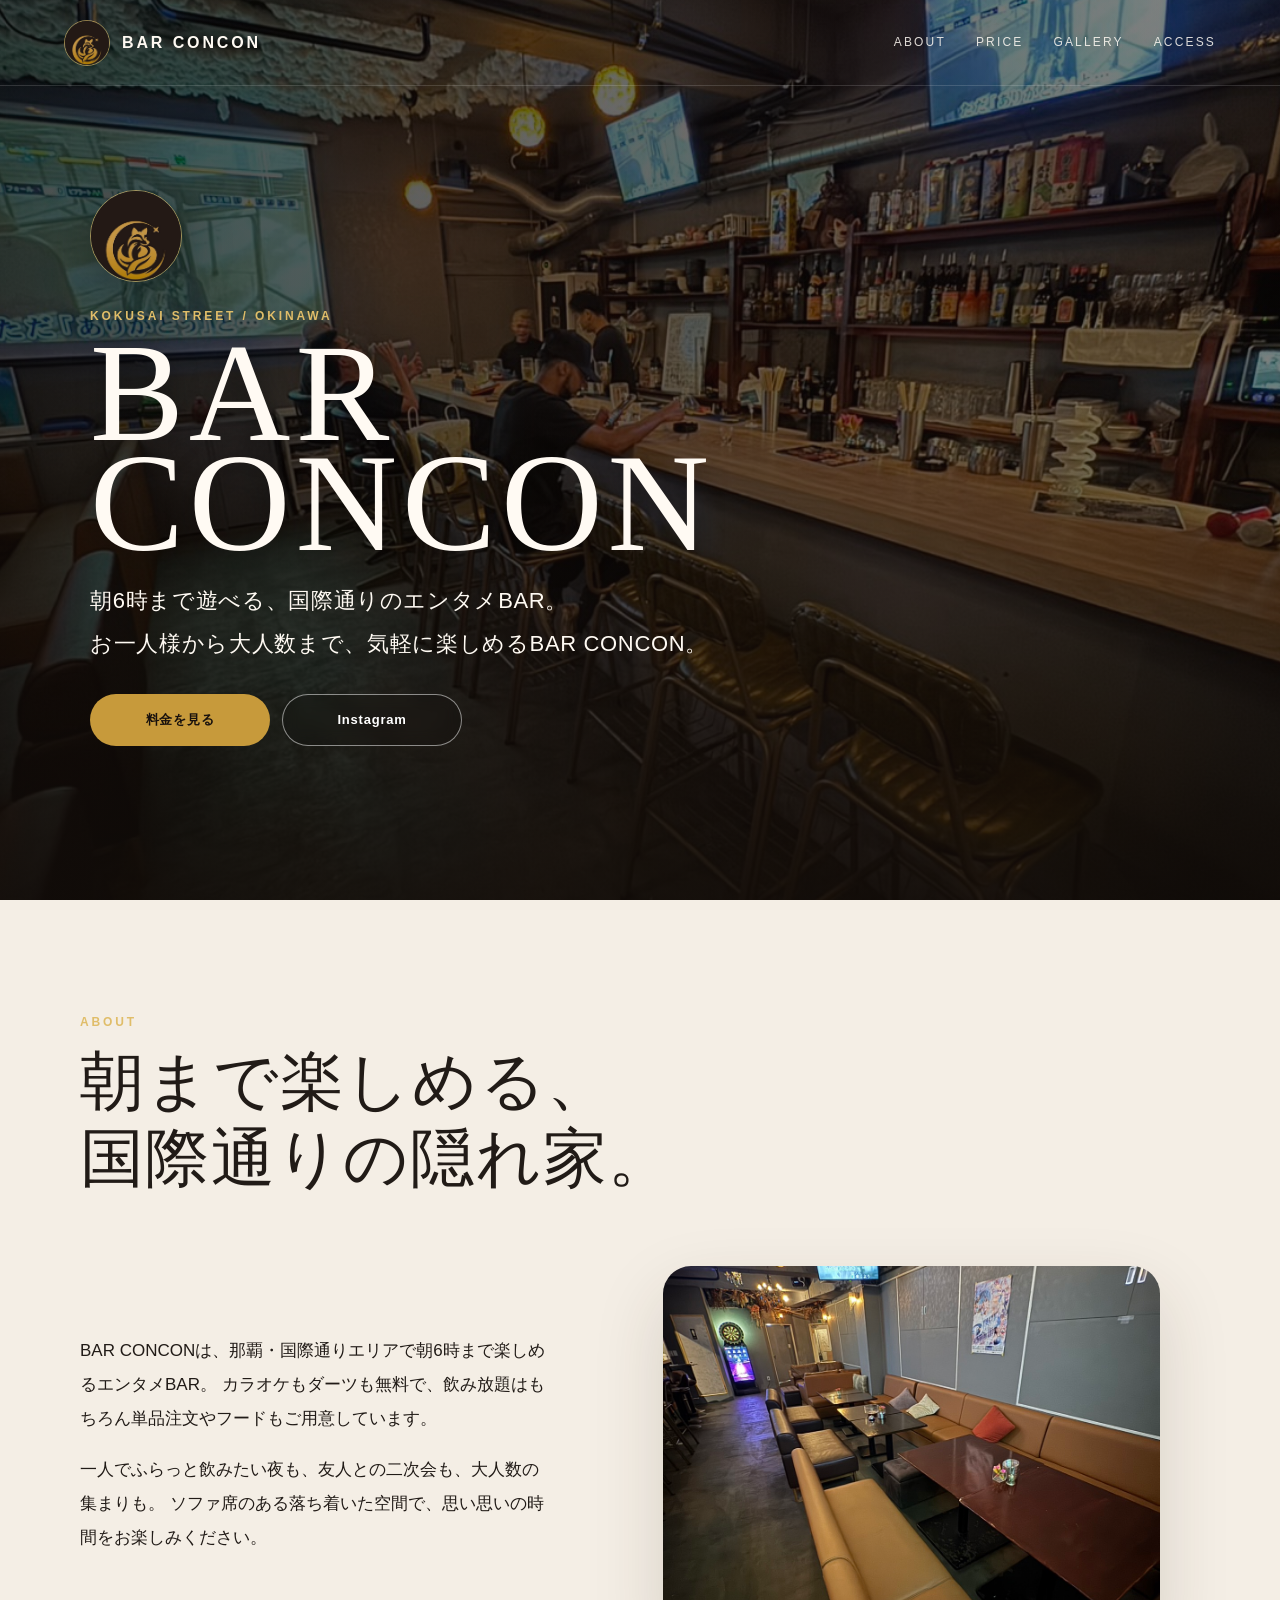
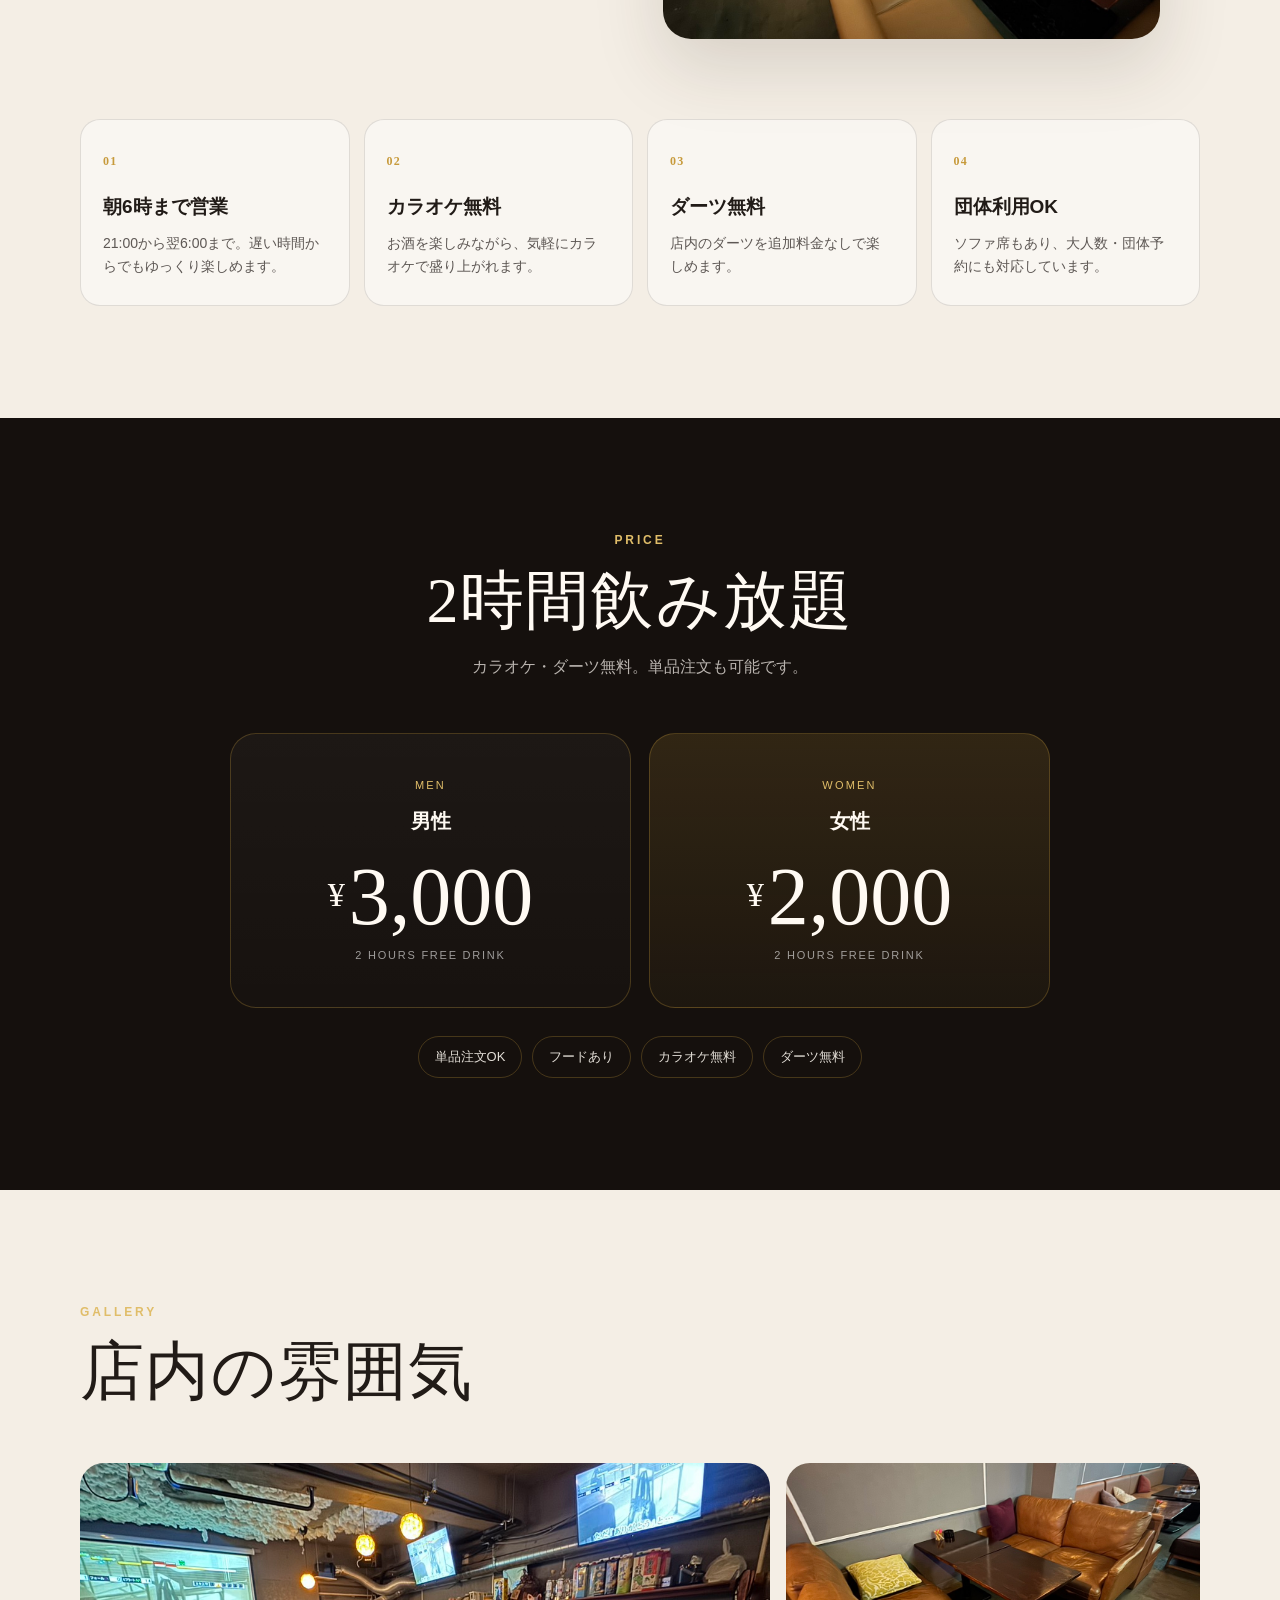
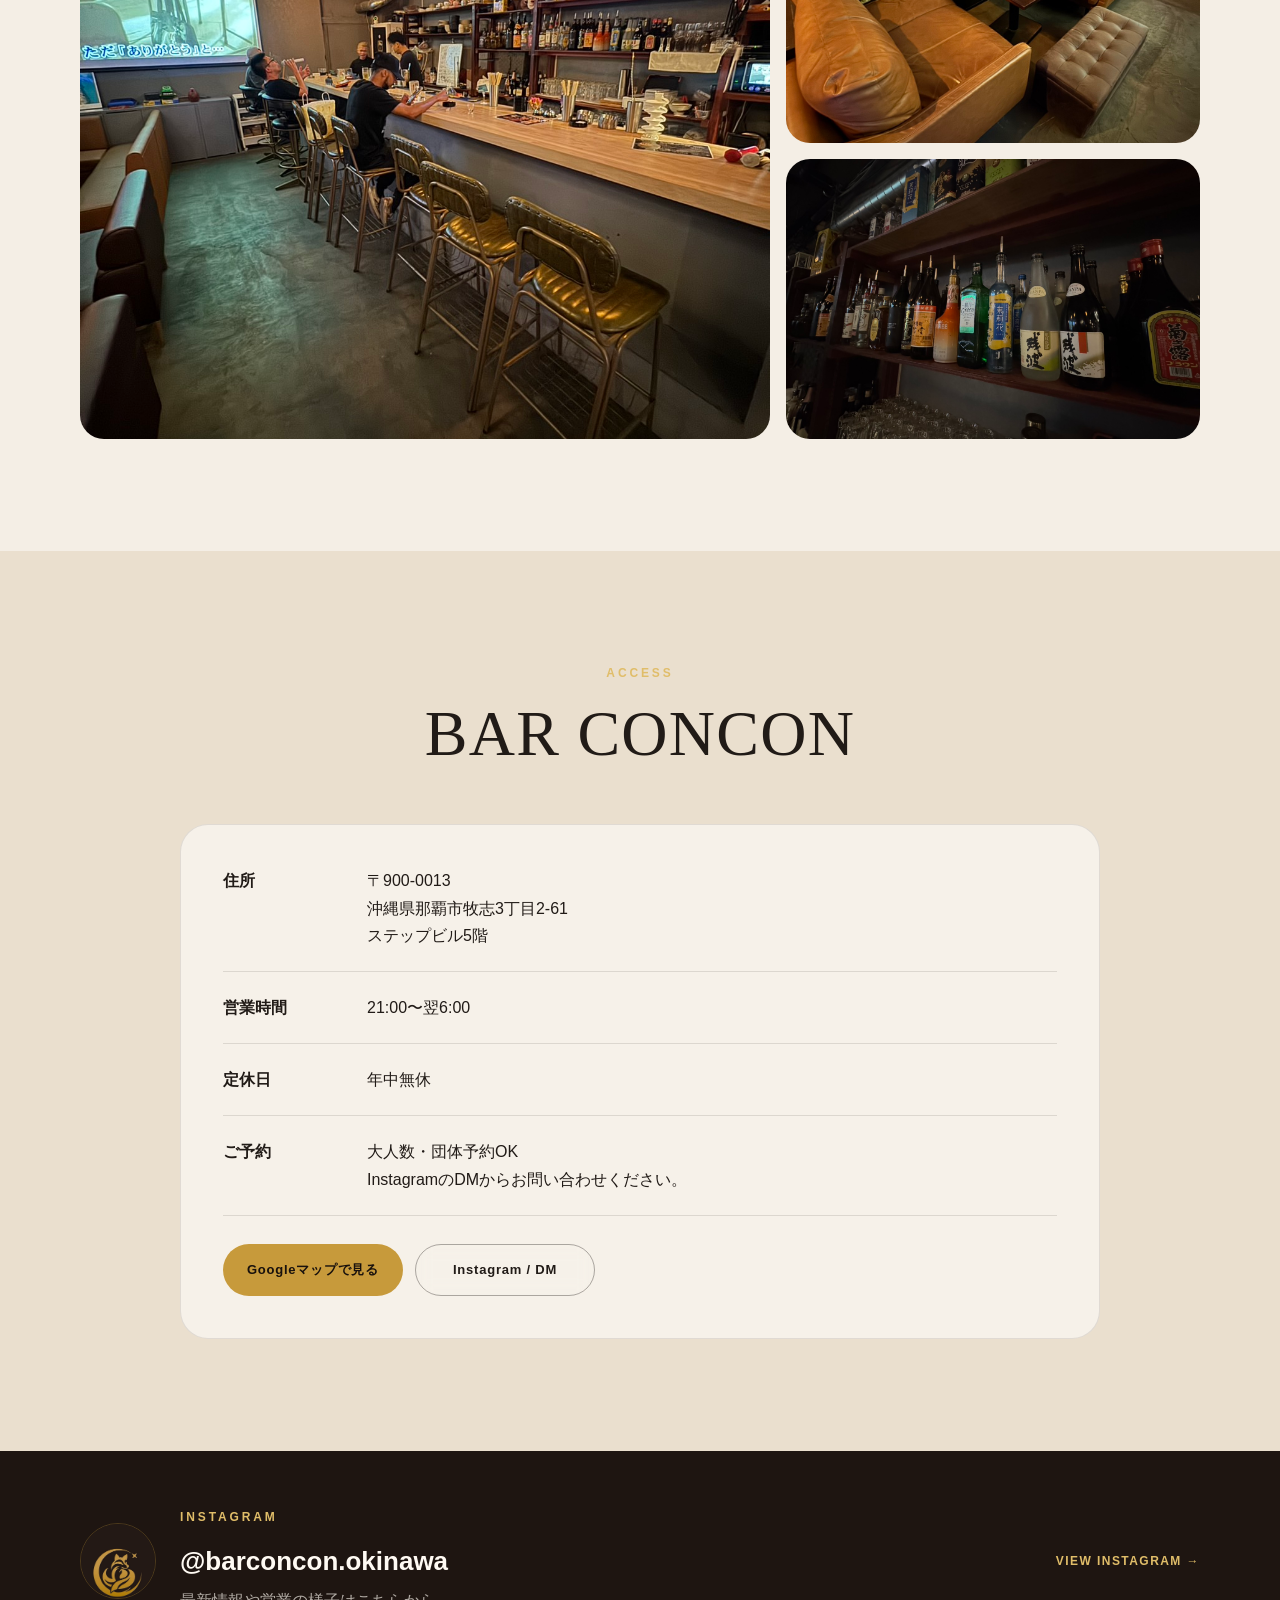
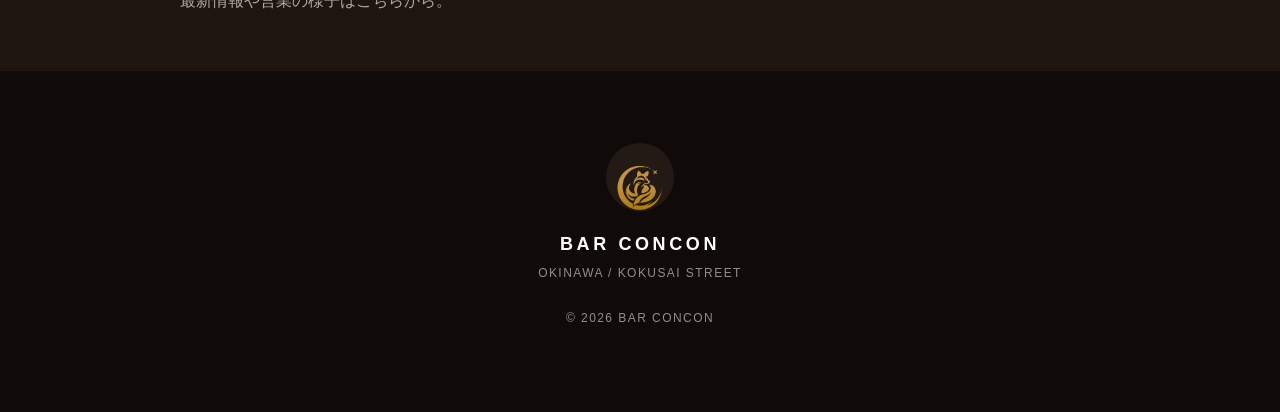
==== index.html @ f6e28230 "Add files via upload" ====
<!DOCTYPE html>
<html lang="ja">
<head>
  <meta charset="UTF-8">
  <meta name="viewport" content="width=device-width, initial-scale=1.0">
  <meta name="theme-color" content="#15100d">
  <meta name="description" content="沖縄・国際通りのBAR CONCON。朝6時まで営業。2時間飲み放題、カラオケ・ダーツ無料。お一人様から大人数・団体予約まで気軽に楽しめるエンタメBAR。">
  <meta property="og:title" content="BAR CONCON｜国際通りのエンタメBAR">
  <meta property="og:description" content="朝6時まで遊べる、国際通りのエンタメBAR。お一人様から大人数まで、気軽に楽しめるBAR CONCON。">
  <meta property="og:type" content="website">
  <meta property="og:image" content="assets/logo.jpeg">
  <title>BAR CONCON｜国際通りのエンタメBAR</title>
  <link rel="stylesheet" href="style.css">

  <script type="application/ld+json">
  {
    "@context": "https://schema.org",
    "@type": "BarOrPub",
    "name": "BAR CONCON",
    "description": "朝6時まで遊べる、国際通りのエンタメBAR。お一人様から大人数まで、気軽に楽しめるBAR CONCON。",
    "image": "assets/logo.jpeg",
    "address": {
      "@type": "PostalAddress",
      "postalCode": "900-0013",
      "addressRegion": "沖縄県",
      "addressLocality": "那覇市",
      "streetAddress": "牧志3丁目2-61 ステップビル5階",
      "addressCountry": "JP"
    },
    "openingHours": "Mo-Su 21:00-06:00",
    "priceRange": "¥¥",
    "sameAs": [
      "https://www.instagram.com/barconcon.okinawa"
    ],
    "hasMap": "https://maps.app.goo.gl/7BPXn9y3QfGLdaa77?g_st=ic"
  }
  </script>
</head>

<body>
  <header class="site-header">
    <a class="brand" href="#top" aria-label="BAR CONCON トップへ">
      <img src="assets/logo.jpeg" alt="BAR CONCON ロゴ">
      <span>BAR CONCON</span>
    </a>
    <nav class="nav" aria-label="メインナビゲーション">
      <a href="#about">ABOUT</a>
      <a href="#price">PRICE</a>
      <a href="#gallery">GALLERY</a>
      <a href="#access">ACCESS</a>
    </nav>
  </header>

  <main id="top">
    <section class="hero">
      <div class="hero-bg" aria-hidden="true"></div>
      <div class="hero-overlay" aria-hidden="true"></div>
      <div class="hero-content">
        <img class="hero-logo" src="assets/logo.jpeg" alt="BAR CONCON">
        <p class="eyebrow">KOKUSAI STREET / OKINAWA</p>
        <h1>BAR<br>CONCON</h1>
        <p class="hero-copy">
          朝6時まで遊べる、<br class="sp-only">国際通りのエンタメBAR。<br>
          お一人様から大人数まで、<br class="sp-only">気軽に楽しめるBAR CONCON。
        </p>
        <div class="hero-actions">
          <a class="btn btn-primary" href="#price">料金を見る</a>
          <a class="btn btn-ghost" href="https://www.instagram.com/barconcon.okinawa?igsi=MXNsOGJsbm15MXhxZA==" target="_blank" rel="noopener">Instagram</a>
        </div>
      </div>
    </section>

    <section class="section intro" id="about">
      <div class="section-head">
        <p class="eyebrow">ABOUT</p>
        <h2>朝まで楽しめる、<br>国際通りの隠れ家。</h2>
      </div>

      <div class="intro-grid">
        <div class="intro-copy">
          <p>
            BAR CONCONは、那覇・国際通りエリアで朝6時まで楽しめるエンタメBAR。
            カラオケもダーツも無料で、飲み放題はもちろん単品注文やフードもご用意しています。
          </p>
          <p>
            一人でふらっと飲みたい夜も、友人との二次会も、大人数の集まりも。
            ソファ席のある落ち着いた空間で、思い思いの時間をお楽しみください。
          </p>
        </div>
        <figure class="intro-photo">
          <img src="assets/lounge.jpeg" alt="BAR CONCONのソファ席と店内">
        </figure>
      </div>

      <div class="feature-grid">
        <article class="feature-card">
          <span class="feature-no">01</span>
          <h3>朝6時まで営業</h3>
          <p>21:00から翌6:00まで。遅い時間からでもゆっくり楽しめます。</p>
        </article>
        <article class="feature-card">
          <span class="feature-no">02</span>
          <h3>カラオケ無料</h3>
          <p>お酒を楽しみながら、気軽にカラオケで盛り上がれます。</p>
        </article>
        <article class="feature-card">
          <span class="feature-no">03</span>
          <h3>ダーツ無料</h3>
          <p>店内のダーツを追加料金なしで楽しめます。</p>
        </article>
        <article class="feature-card">
          <span class="feature-no">04</span>
          <h3>団体利用OK</h3>
          <p>ソファ席もあり、大人数・団体予約にも対応しています。</p>
        </article>
      </div>
    </section>

    <section class="section price-section" id="price">
      <div class="section-head centered">
        <p class="eyebrow">PRICE</p>
        <h2>2時間飲み放題</h2>
        <p class="section-lead">カラオケ・ダーツ無料。単品注文も可能です。</p>
      </div>

      <div class="price-grid">
        <article class="price-card">
          <p class="price-label">MEN</p>
          <h3>男性</h3>
          <p class="price"><span>¥</span>3,000</p>
          <p class="tax-note">2 HOURS FREE DRINK</p>
        </article>

        <article class="price-card featured">
          <p class="price-label">WOMEN</p>
          <h3>女性</h3>
          <p class="price"><span>¥</span>2,000</p>
          <p class="tax-note">2 HOURS FREE DRINK</p>
        </article>
      </div>

      <div class="service-strip">
        <span>単品注文OK</span>
        <span>フードあり</span>
        <span>カラオケ無料</span>
        <span>ダーツ無料</span>
      </div>
    </section>

    <section class="section gallery-section" id="gallery">
      <div class="section-head">
        <p class="eyebrow">GALLERY</p>
        <h2>店内の雰囲気</h2>
      </div>

      <div class="gallery-grid">
        <figure class="wide">
          <img src="assets/hero.jpeg" alt="BAR CONCONのカウンター席">
        </figure>
        <figure>
          <img src="assets/sofa.jpeg" alt="BAR CONCONのソファ席">
        </figure>
        <figure>
          <img src="assets/bottles.jpeg" alt="BAR CONCONのボトル棚">
        </figure>
      </div>
    </section>

    <section class="section access-section" id="access">
      <div class="section-head centered">
        <p class="eyebrow">ACCESS</p>
        <h2>BAR CONCON</h2>
      </div>

      <div class="access-card">
        <dl>
          <div>
            <dt>住所</dt>
            <dd>〒900-0013<br>沖縄県那覇市牧志3丁目2-61<br>ステップビル5階</dd>
          </div>
          <div>
            <dt>営業時間</dt>
            <dd>21:00〜翌6:00</dd>
          </div>
          <div>
            <dt>定休日</dt>
            <dd>年中無休</dd>
          </div>
          <div>
            <dt>ご予約</dt>
            <dd>大人数・団体予約OK<br>InstagramのDMからお問い合わせください。</dd>
          </div>
        </dl>

        <div class="access-actions">
          <a class="btn btn-primary" href="https://maps.app.goo.gl/7BPXn9y3QfGLdaa77?g_st=ic" target="_blank" rel="noopener">Googleマップで見る</a>
          <a class="btn btn-ghost dark" href="https://www.instagram.com/barconcon.okinawa?igsi=MXNsOGJsbm15MXhxZA==" target="_blank" rel="noopener">Instagram / DM</a>
        </div>
      </div>
    </section>

    <section class="instagram-section">
      <div class="instagram-inner">
        <img src="assets/logo.jpeg" alt="" aria-hidden="true">
        <div>
          <p class="eyebrow">INSTAGRAM</p>
          <h2>@barconcon.okinawa</h2>
          <p>最新情報や営業の様子はこちらから。</p>
        </div>
        <a class="text-link" href="https://www.instagram.com/barconcon.okinawa?igsi=MXNsOGJsbm15MXhxZA==" target="_blank" rel="noopener">VIEW INSTAGRAM →</a>
      </div>
    </section>
  </main>

  <footer class="footer">
    <img src="assets/logo.jpeg" alt="BAR CONCON ロゴ">
    <p class="footer-name">BAR CONCON</p>
    <p>OKINAWA / KOKUSAI STREET</p>
    <p class="copyright">© <span id="year"></span> BAR CONCON</p>
  </footer>

  <script src="script.js"></script>
</body>
</html>
---- style.css ----
:root {
  --bg: #15100d;
  --bg-soft: #211814;
  --paper: #f4eee5;
  --ink: #211b17;
  --gold: #c79a3b;
  --gold-light: #e0bd69;
  --line: rgba(199,154,59,.28);
  --white: #fffaf3;
}

* { box-sizing: border-box; }
html { scroll-behavior: smooth; }
body {
  margin: 0;
  background: var(--bg);
  color: var(--white);
  font-family: -apple-system, BlinkMacSystemFont, "Hiragino Kaku Gothic ProN", "Yu Gothic", "YuGothic", "Noto Sans JP", sans-serif;
  line-height: 1.7;
}
img { display: block; max-width: 100%; }
a { color: inherit; text-decoration: none; }

.site-header {
  position: absolute;
  inset: 0 0 auto;
  z-index: 20;
  height: 86px;
  display: flex;
  align-items: center;
  justify-content: space-between;
  padding: 0 5vw;
  border-bottom: 1px solid rgba(255,255,255,.14);
}
.brand { display: flex; align-items: center; gap: 12px; font-weight: 700; letter-spacing: .18em; }
.brand img { width: 46px; height: 46px; object-fit: cover; border-radius: 50%; border: 1px solid rgba(224,189,105,.65); }
.nav { display: flex; gap: 30px; font-size: 12px; letter-spacing: .18em; }
.nav a { opacity: .85; transition: opacity .2s; }
.nav a:hover { opacity: 1; }

.hero {
  position: relative;
  min-height: 100svh;
  display: grid;
  place-items: center;
  overflow: hidden;
}
.hero-bg {
  position: absolute;
  inset: 0;
  background: url("assets/hero.jpeg") center 42% / cover no-repeat;
  transform: scale(1.02);
}
.hero-overlay {
  position: absolute;
  inset: 0;
  background:
    linear-gradient(180deg, rgba(8,6,5,.45) 0%, rgba(13,9,7,.48) 45%, rgba(17,12,9,.86) 100%),
    linear-gradient(90deg, rgba(11,8,6,.46), rgba(11,8,6,.08));
}
.hero-content {
  position: relative;
  z-index: 2;
  width: min(1100px, 90vw);
  padding: 128px 0 92px;
}
.hero-logo {
  width: 92px;
  height: 92px;
  object-fit: cover;
  border-radius: 50%;
  border: 1px solid rgba(224,189,105,.65);
  box-shadow: 0 12px 50px rgba(0,0,0,.35);
  margin-bottom: 24px;
}
.eyebrow {
  margin: 0 0 12px;
  color: var(--gold-light);
  font-size: 12px;
  font-weight: 700;
  letter-spacing: .24em;
}
h1, h2, h3, p { margin-top: 0; }
h1 {
  margin-bottom: 22px;
  font-family: Georgia, "Times New Roman", serif;
  font-size: clamp(72px, 11vw, 152px);
  line-height: .78;
  font-weight: 500;
  letter-spacing: .035em;
  text-shadow: 0 8px 28px rgba(0,0,0,.36);
}
.hero-copy {
  max-width: 650px;
  font-size: clamp(17px, 2vw, 22px);
  line-height: 1.95;
  letter-spacing: .03em;
}
.hero-actions, .access-actions {
  display: flex;
  flex-wrap: wrap;
  gap: 12px;
  margin-top: 28px;
}
.btn {
  min-width: 180px;
  display: inline-flex;
  align-items: center;
  justify-content: center;
  padding: 14px 22px;
  border-radius: 999px;
  font-size: 13px;
  font-weight: 700;
  letter-spacing: .06em;
  transition: transform .2s, background .2s, color .2s, border-color .2s;
}
.btn:hover { transform: translateY(-2px); }
.btn-primary { background: var(--gold); color: #18110d; }
.btn-ghost { border: 1px solid rgba(255,255,255,.5); color: #fff; background: rgba(0,0,0,.12); backdrop-filter: blur(8px); }
.btn-ghost.dark { border-color: rgba(33,27,23,.35); color: var(--ink); background: transparent; }

.section { padding: 112px 6vw; }
.intro, .gallery-section { background: var(--paper); color: var(--ink); }
.price-section { background: var(--bg); }
.access-section { background: #eadfce; color: var(--ink); }

.section-head {
  max-width: 1120px;
  margin: 0 auto 52px;
}
.section-head.centered { text-align: center; }
.section-head h2 {
  margin-bottom: 0;
  font-family: Georgia, "Times New Roman", "Yu Mincho", serif;
  font-size: clamp(38px, 5vw, 68px);
  line-height: 1.2;
  font-weight: 500;
  letter-spacing: .02em;
}
.section-lead { margin: 14px 0 0; color: rgba(255,250,243,.7); }

.intro-grid {
  max-width: 1120px;
  margin: 0 auto 64px;
  display: grid;
  grid-template-columns: .9fr 1.1fr;
  gap: 70px;
  align-items: center;
}
.intro-copy { font-size: 17px; line-height: 2; }
.intro-photo img {
  width: 100%;
  aspect-ratio: 4 / 3;
  object-fit: cover;
  border-radius: 28px;
  box-shadow: 0 28px 70px rgba(54,37,26,.15);
}
.feature-grid {
  max-width: 1120px;
  margin: 0 auto;
  display: grid;
  grid-template-columns: repeat(4, 1fr);
  gap: 14px;
}
.feature-card {
  padding: 26px 22px;
  border: 1px solid rgba(33,27,23,.12);
  border-radius: 20px;
  background: rgba(255,255,255,.45);
}
.feature-no { color: var(--gold); font: 700 12px/1 Georgia, serif; letter-spacing: .1em; }
.feature-card h3 { margin: 18px 0 8px; font-size: 19px; }
.feature-card p { margin: 0; font-size: 14px; color: rgba(33,27,23,.72); }

.price-grid {
  width: min(820px, 90vw);
  margin: 0 auto;
  display: grid;
  grid-template-columns: 1fr 1fr;
  gap: 18px;
}
.price-card {
  position: relative;
  padding: 42px 30px;
  border: 1px solid var(--line);
  border-radius: 26px;
  text-align: center;
  background: linear-gradient(180deg, rgba(255,255,255,.035), rgba(255,255,255,.01));
}
.price-card.featured {
  background: linear-gradient(180deg, rgba(199,154,59,.16), rgba(199,154,59,.05));
}
.price-label { margin-bottom: 10px; color: var(--gold-light); font-size: 11px; letter-spacing: .2em; }
.price-card h3 { margin-bottom: 18px; font-size: 20px; font-weight: 600; }
.price {
  margin-bottom: 8px;
  font-family: Georgia, "Times New Roman", serif;
  font-size: clamp(56px, 7vw, 82px);
  line-height: 1;
}
.price span { font-size: .42em; vertical-align: .52em; margin-right: 4px; }
.tax-note { margin: 0; color: rgba(255,255,255,.58); font-size: 11px; letter-spacing: .16em; }
.service-strip {
  width: min(920px, 90vw);
  margin: 28px auto 0;
  display: flex;
  flex-wrap: wrap;
  justify-content: center;
  gap: 10px;
}
.service-strip span {
  padding: 9px 16px;
  border: 1px solid var(--line);
  border-radius: 999px;
  color: rgba(255,250,243,.88);
  font-size: 13px;
}

.gallery-grid {
  max-width: 1120px;
  margin: 0 auto;
  display: grid;
  grid-template-columns: 1.25fr .75fr;
  grid-template-rows: 280px 280px;
  gap: 16px;
}
.gallery-grid figure { margin: 0; overflow: hidden; border-radius: 24px; }
.gallery-grid .wide { grid-row: 1 / 3; }
.gallery-grid img { width: 100%; height: 100%; object-fit: cover; transition: transform .5s; }
.gallery-grid figure:hover img { transform: scale(1.03); }

.access-card {
  max-width: 920px;
  margin: 0 auto;
  padding: 42px;
  border-radius: 28px;
  background: rgba(255,255,255,.55);
  border: 1px solid rgba(33,27,23,.1);
}
.access-card dl { margin: 0; }
.access-card dl > div {
  display: grid;
  grid-template-columns: 120px 1fr;
  gap: 24px;
  padding: 22px 0;
  border-bottom: 1px solid rgba(33,27,23,.12);
}
.access-card dl > div:first-child { padding-top: 0; }
.access-card dt { font-weight: 700; }
.access-card dd { margin: 0; }

.instagram-section {
  padding: 56px 6vw;
  background: #1e1511;
}
.instagram-inner {
  max-width: 1120px;
  margin: 0 auto;
  display: grid;
  grid-template-columns: 76px 1fr auto;
  align-items: center;
  gap: 24px;
}
.instagram-inner img {
  width: 76px;
  height: 76px;
  object-fit: cover;
  border-radius: 50%;
  border: 1px solid var(--line);
}
.instagram-inner h2 { margin-bottom: 4px; font-size: 26px; }
.instagram-inner p:not(.eyebrow) { margin-bottom: 0; color: rgba(255,250,243,.65); }
.text-link { color: var(--gold-light); font-size: 12px; font-weight: 700; letter-spacing: .12em; }

.footer {
  padding: 72px 6vw;
  text-align: center;
  background: #100b09;
  color: rgba(255,250,243,.55);
  font-size: 12px;
  letter-spacing: .12em;
}
.footer img {
  width: 68px;
  height: 68px;
  margin: 0 auto 18px;
  object-fit: cover;
  border-radius: 50%;
}
.footer-name { margin-bottom: 4px; color: #fff; font-size: 18px; font-weight: 700; letter-spacing: .2em; }
.copyright { margin-top: 24px; }

.sp-only { display: none; }

@media (max-width: 820px) {
  .site-header { height: 72px; padding: 0 20px; }
  .brand img { width: 40px; height: 40px; }
  .brand span { font-size: 13px; }
  .nav { display: none; }

  .hero { min-height: 92svh; }
  .hero-bg { background-position: 44% center; }
  .hero-content { width: calc(100% - 40px); padding: 108px 0 72px; }
  .hero-logo { width: 76px; height: 76px; margin-bottom: 18px; }
  h1 { font-size: clamp(66px, 22vw, 96px); line-height: .82; margin-bottom: 20px; }
  .hero-copy { font-size: 16px; line-height: 1.9; }
  .sp-only { display: block; }

  .section { padding: 78px 20px; }
  .section-head { margin-bottom: 34px; }
  .section-head h2 { font-size: 40px; }

  .intro-grid { grid-template-columns: 1fr; gap: 30px; margin-bottom: 42px; }
  .intro-copy { font-size: 16px; }
  .intro-photo { order: -1; }
  .intro-photo img { border-radius: 20px; aspect-ratio: 1 / 1.04; }
  .feature-grid { grid-template-columns: 1fr 1fr; }
  .feature-card { padding: 22px 18px; }

  .price-grid { width: 100%; grid-template-columns: 1fr; }
  .price-card { padding: 34px 24px; }
  .service-strip { width: 100%; }

  .gallery-grid {
    grid-template-columns: 1fr;
    grid-template-rows: auto;
  }
  .gallery-grid .wide { grid-row: auto; }
  .gallery-grid figure { border-radius: 18px; }
  .gallery-grid img { height: auto; aspect-ratio: 4 / 3; }
  .gallery-grid .wide img { aspect-ratio: 4 / 5; }

  .access-card { padding: 26px 20px; border-radius: 20px; }
  .access-card dl > div { grid-template-columns: 1fr; gap: 6px; padding: 18px 0; }
  .access-actions { flex-direction: column; }
  .access-actions .btn { width: 100%; }

  .instagram-inner { grid-template-columns: 58px 1fr; gap: 16px; }
  .instagram-inner img { width: 58px; height: 58px; }
  .instagram-inner h2 { font-size: 18px; }
  .instagram-inner .text-link { grid-column: 1 / -1; margin-top: 8px; }

  .footer { padding: 58px 20px; }
}

@media (max-width: 460px) {
  .hero-actions { flex-direction: column; }
  .hero-actions .btn { width: 100%; }
  .feature-grid { grid-template-columns: 1fr; }
  .feature-card p { font-size: 15px; }
}

.reveal {
  opacity: 0;
  transform: translateY(18px);
  transition: opacity .65s ease, transform .65s ease;
}
.reveal.is-visible {
  opacity: 1;
  transform: translateY(0);
}
@media (prefers-reduced-motion: reduce) {
  html { scroll-behavior: auto; }
  .reveal { opacity: 1; transform: none; transition: none; }
  .gallery-grid img, .btn { transition: none; }
}
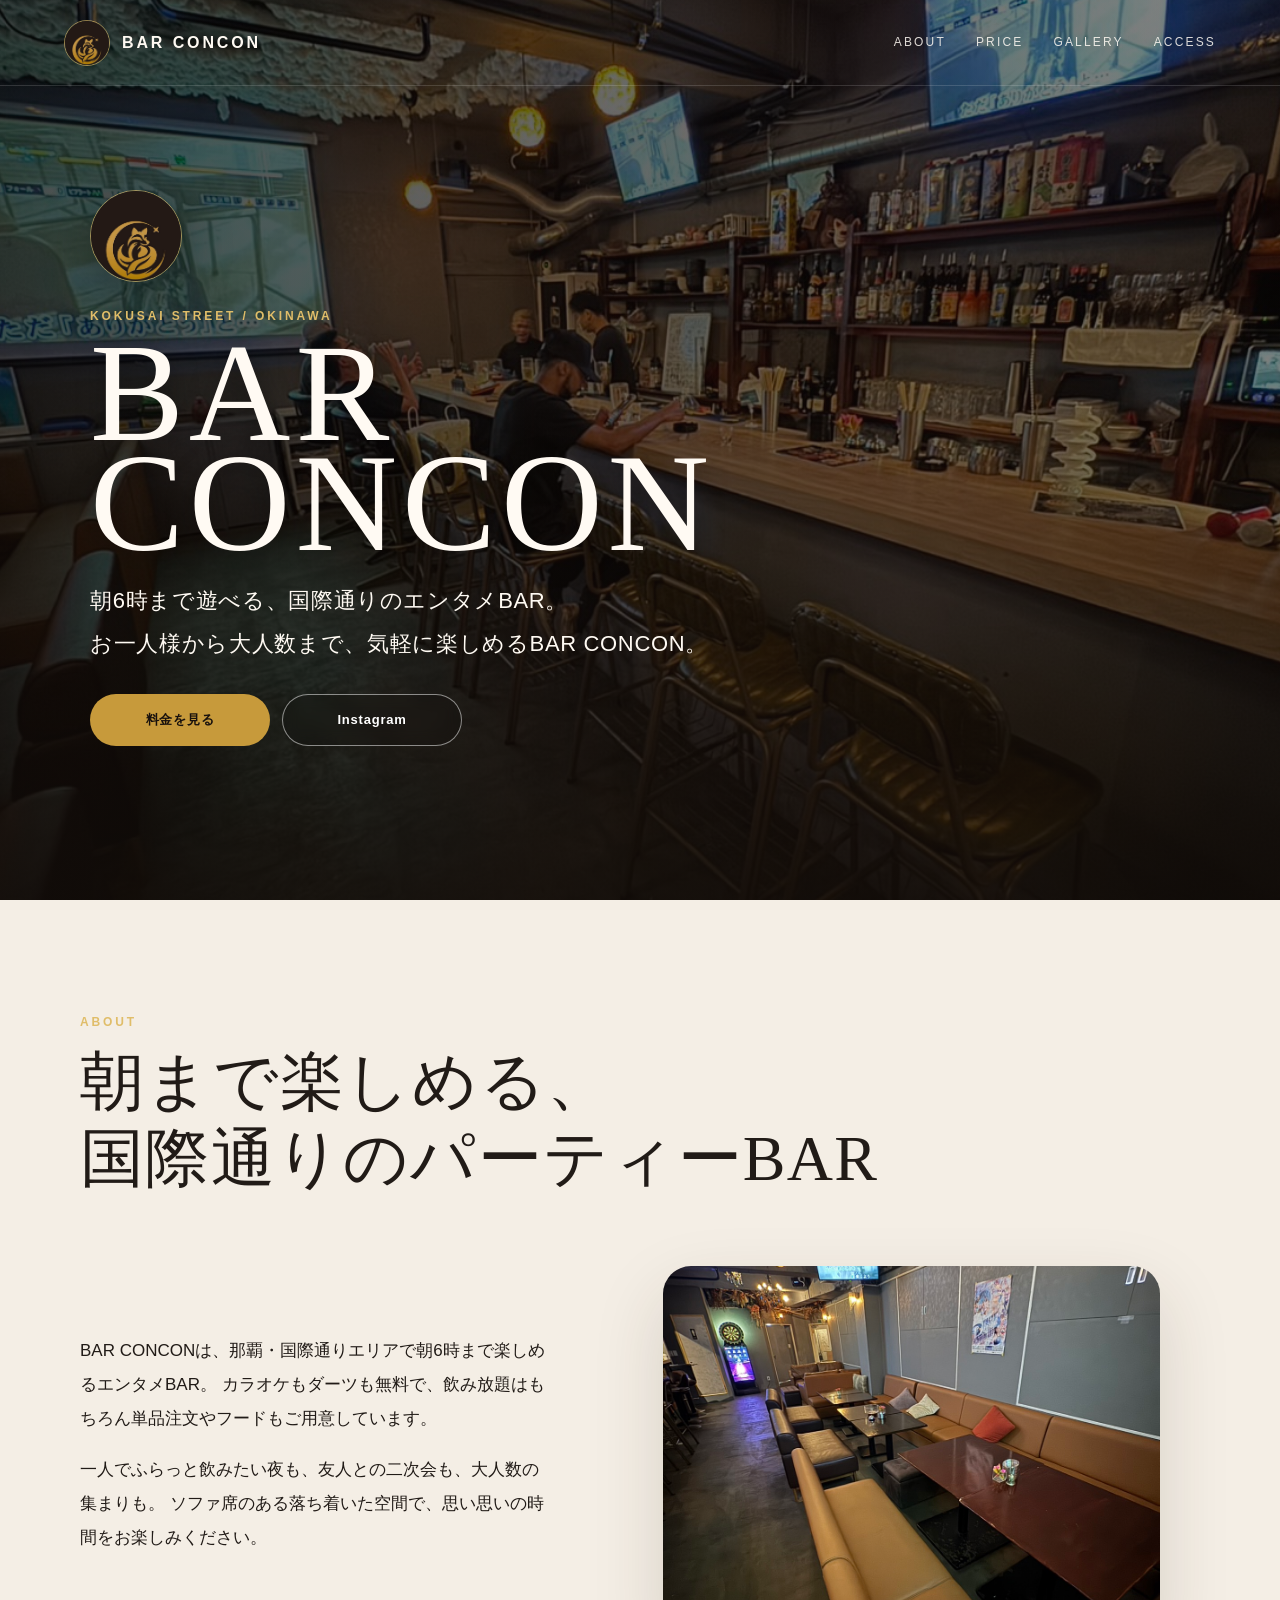
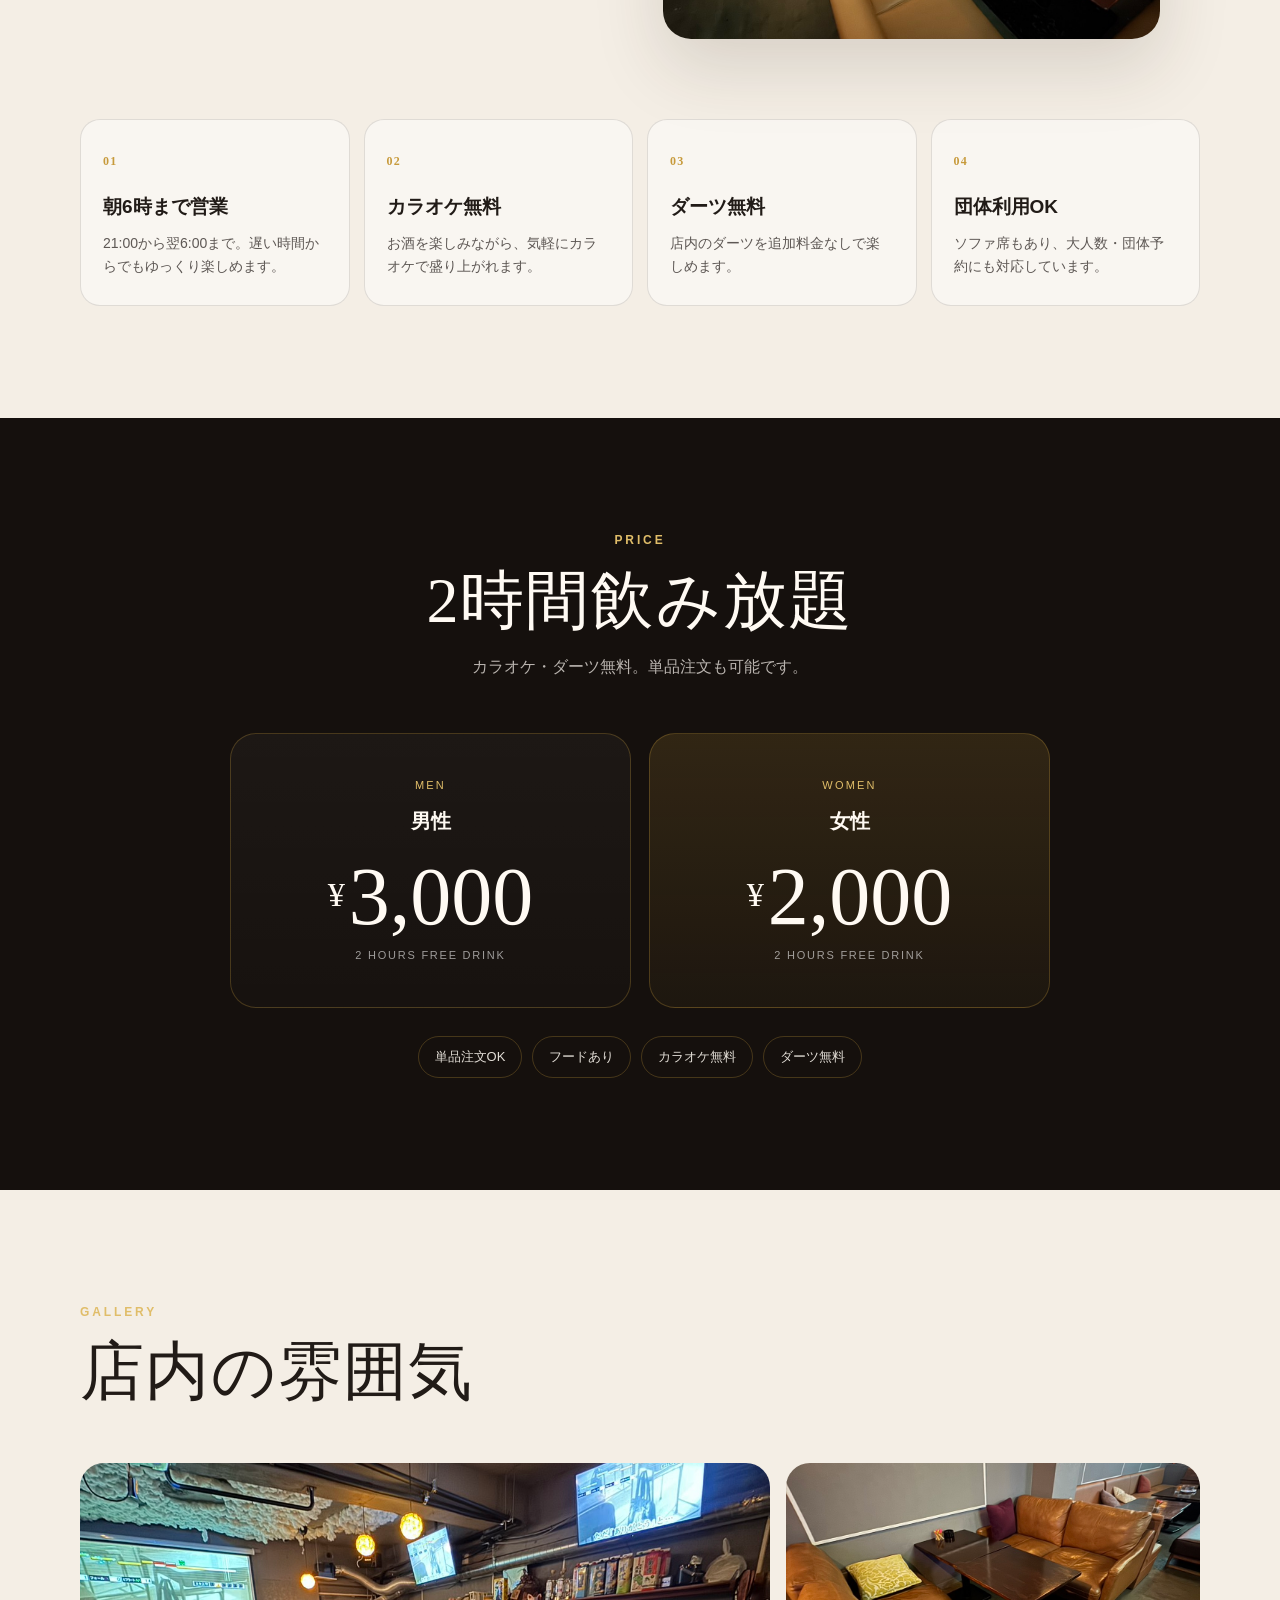
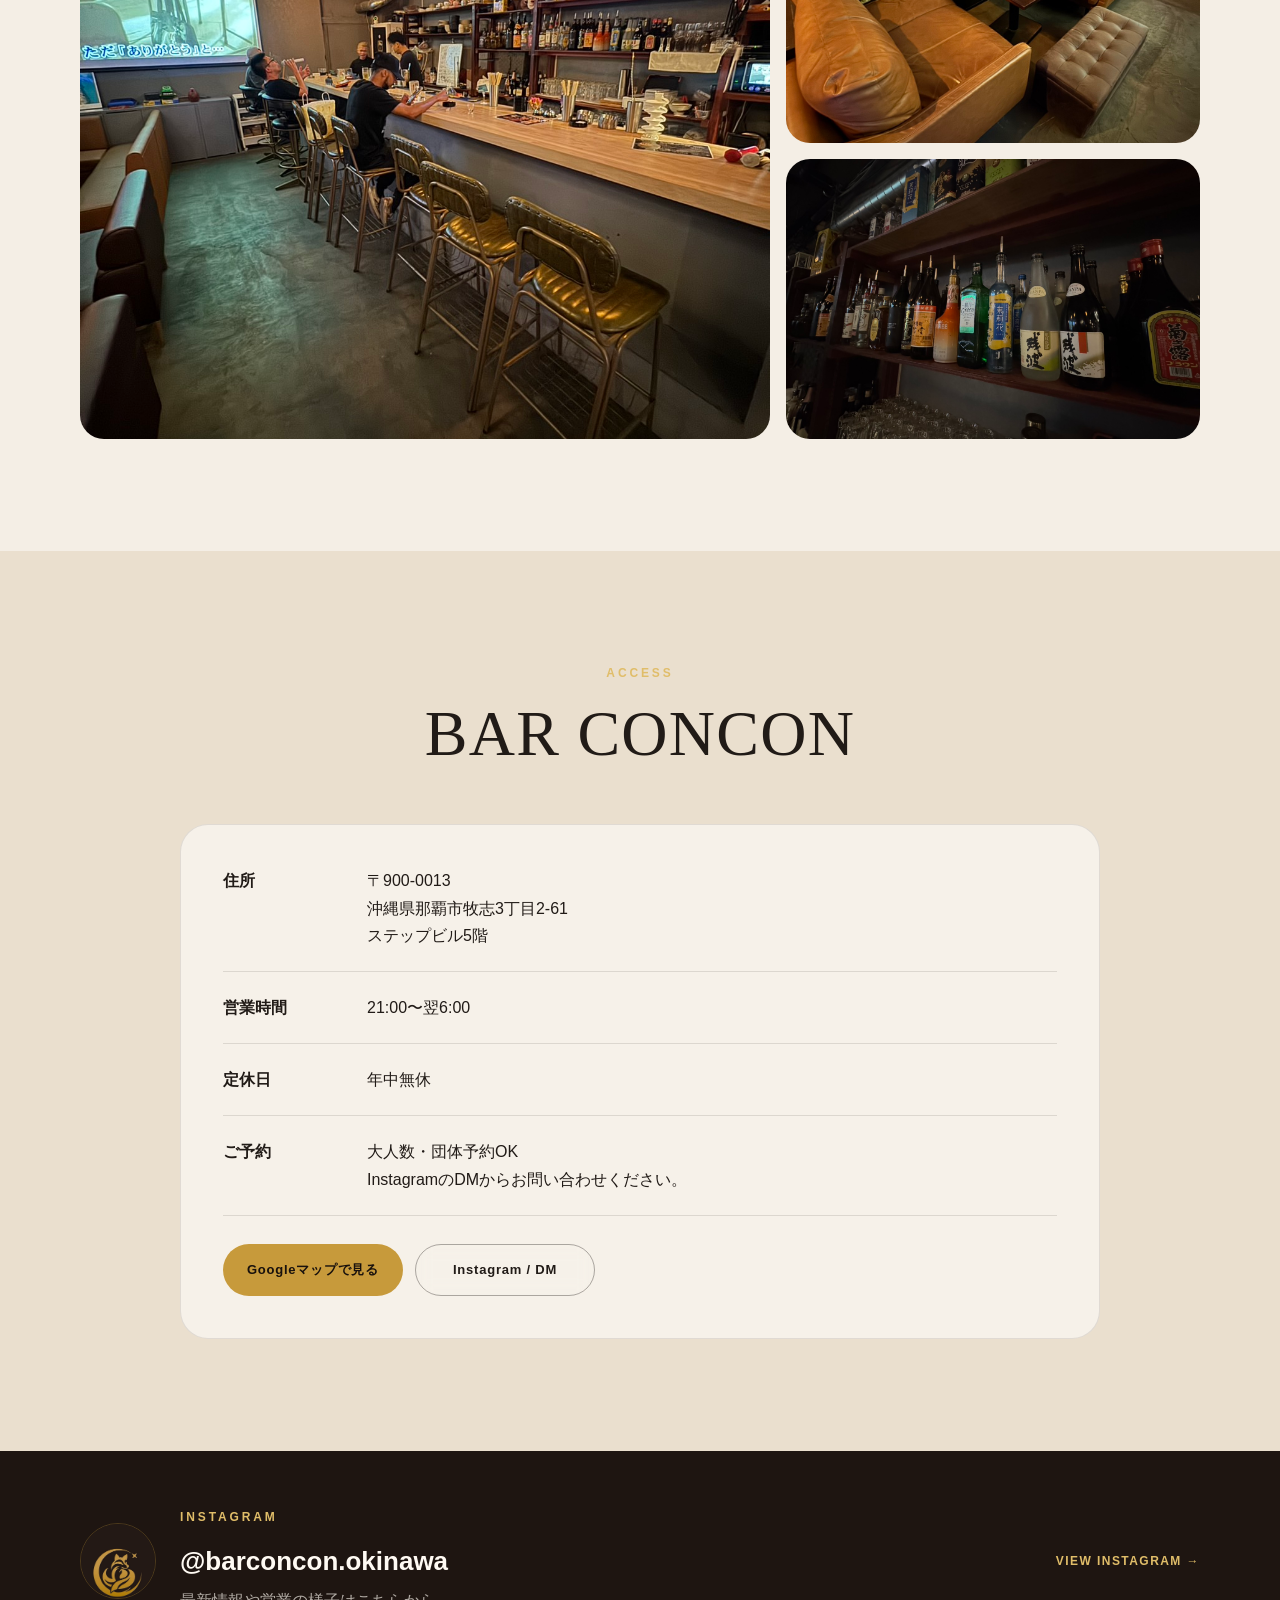
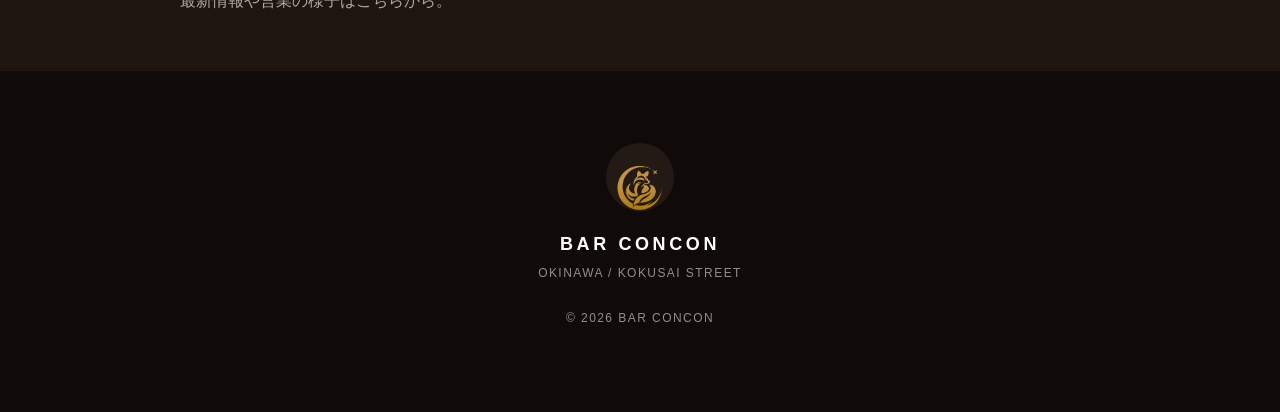
==== commit b5e8e7d1: "Update index.html" ====
--- a/index.html
+++ b/index.html
@@ -10,6 +10,8 @@
   <meta property="og:type" content="website">
   <meta property="og:image" content="assets/logo.jpeg">
   <title>BAR CONCON｜国際通りのエンタメBAR</title>
+  <link rel="canonical" href="https://yusaku4611-cmd.github.io/bar-concon-official/">
+<meta property="og:url" content="https://yusaku4611-cmd.github.io/bar-concon-official/">
   <link rel="stylesheet" href="style.css">
 
   <script type="application/ld+json">
@@ -73,7 +75,7 @@
     <section class="section intro" id="about">
       <div class="section-head">
         <p class="eyebrow">ABOUT</p>
-        <h2>朝まで楽しめる、<br>国際通りの隠れ家。</h2>
+        <h2>朝まで楽しめる、<br>国際通りのパーティーBAR</h2>
       </div>
 
       <div class="intro-grid">
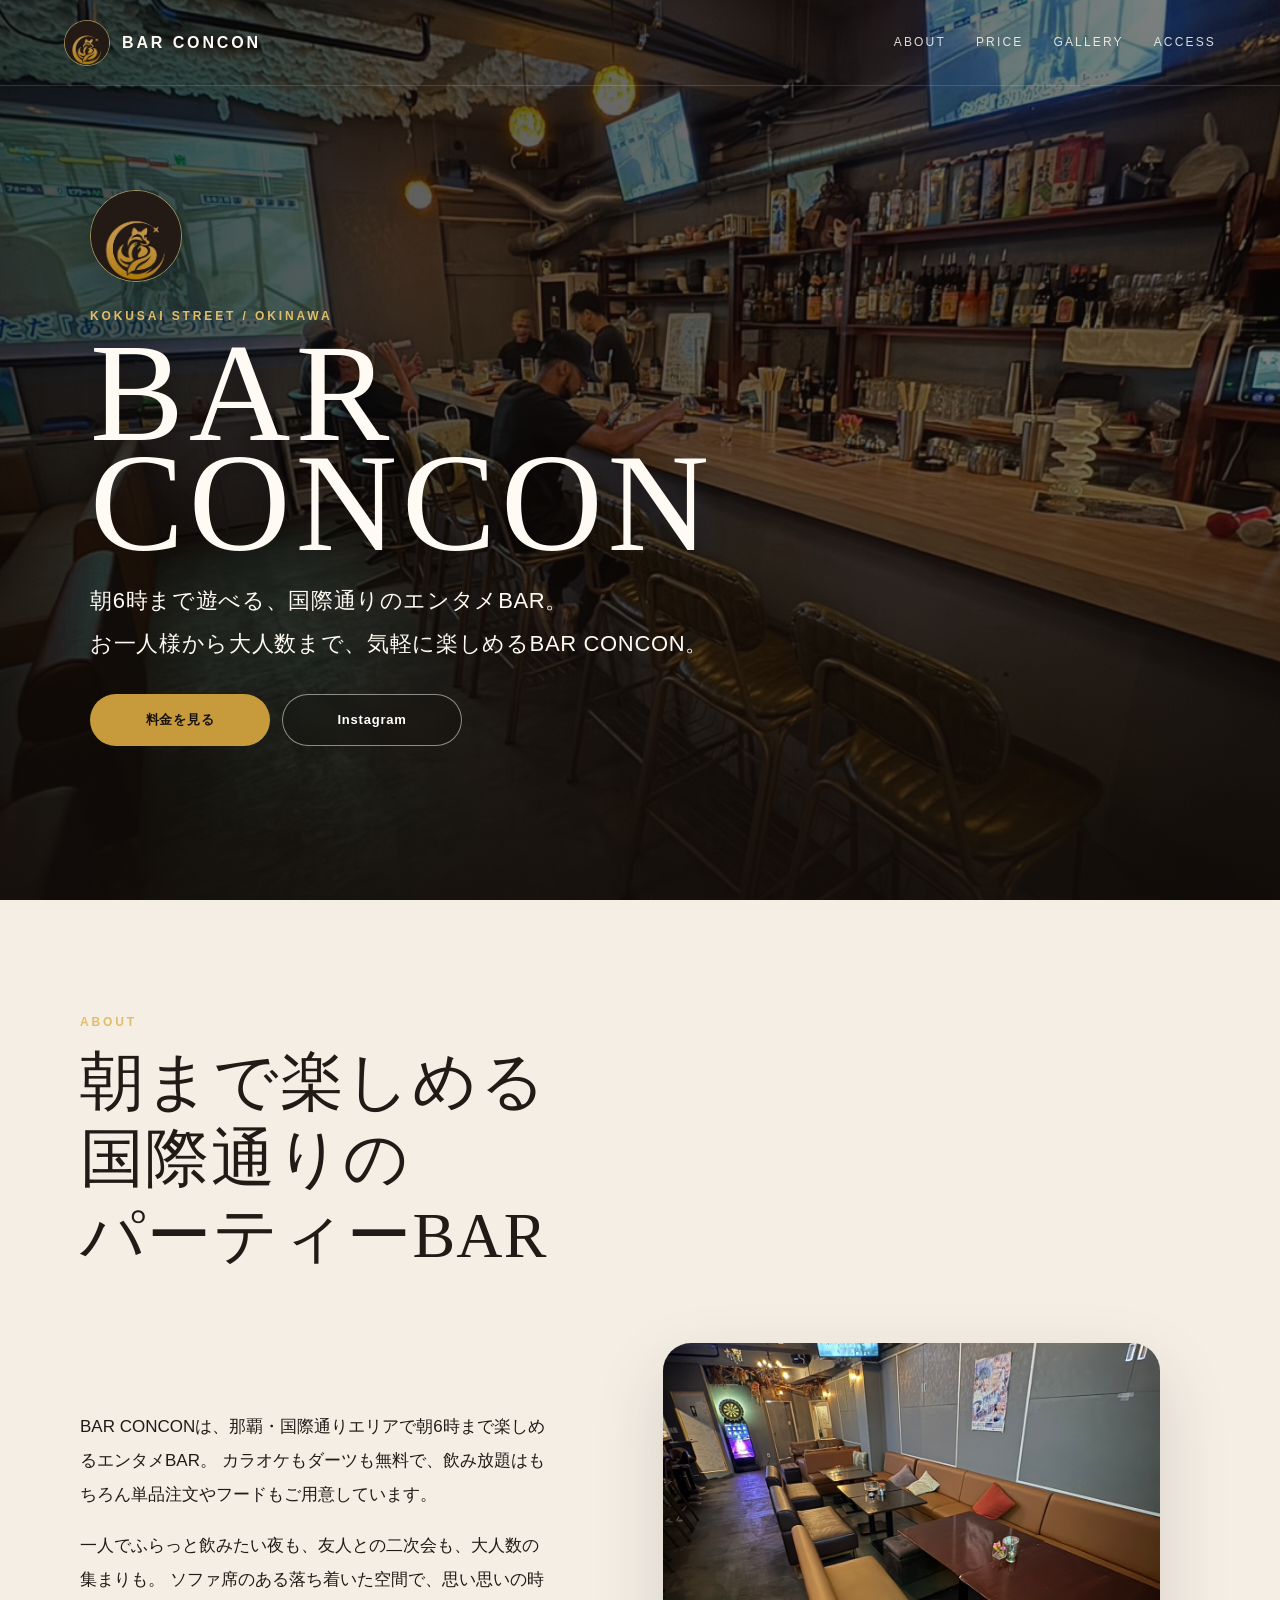
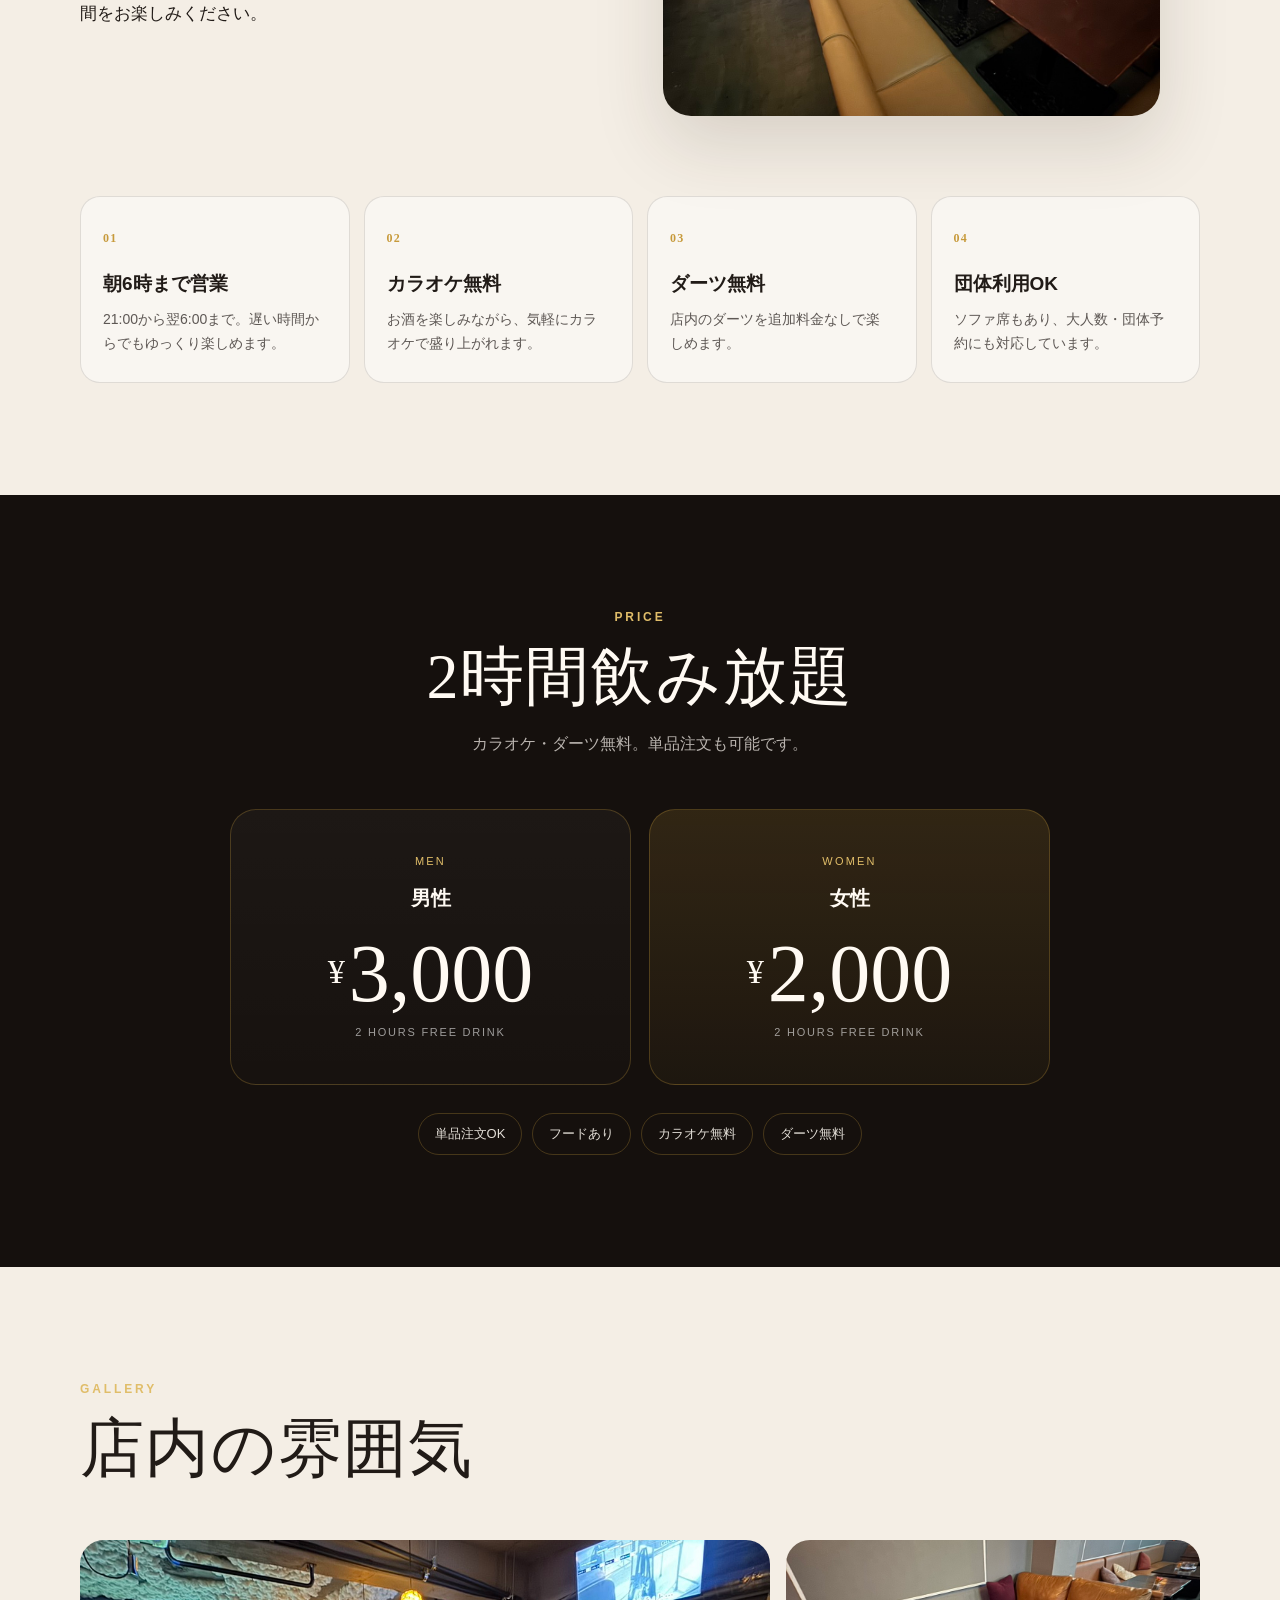
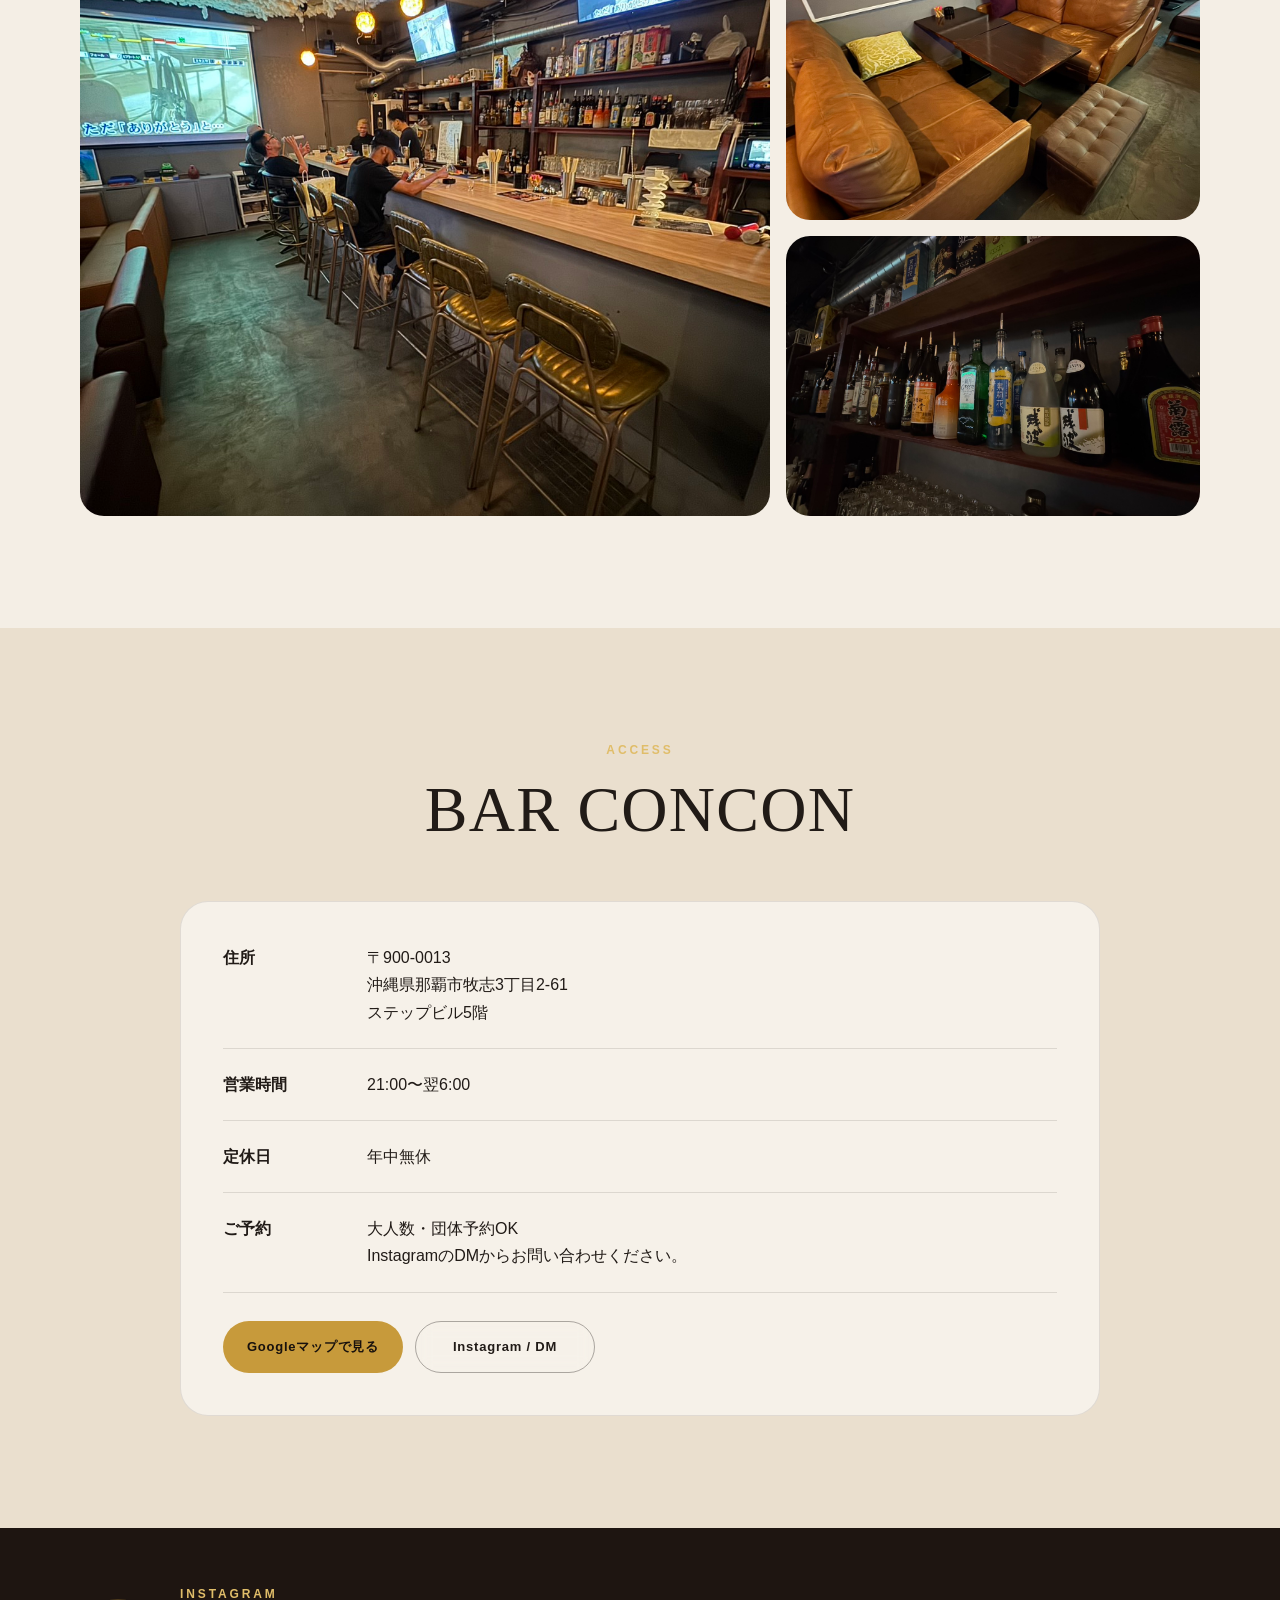
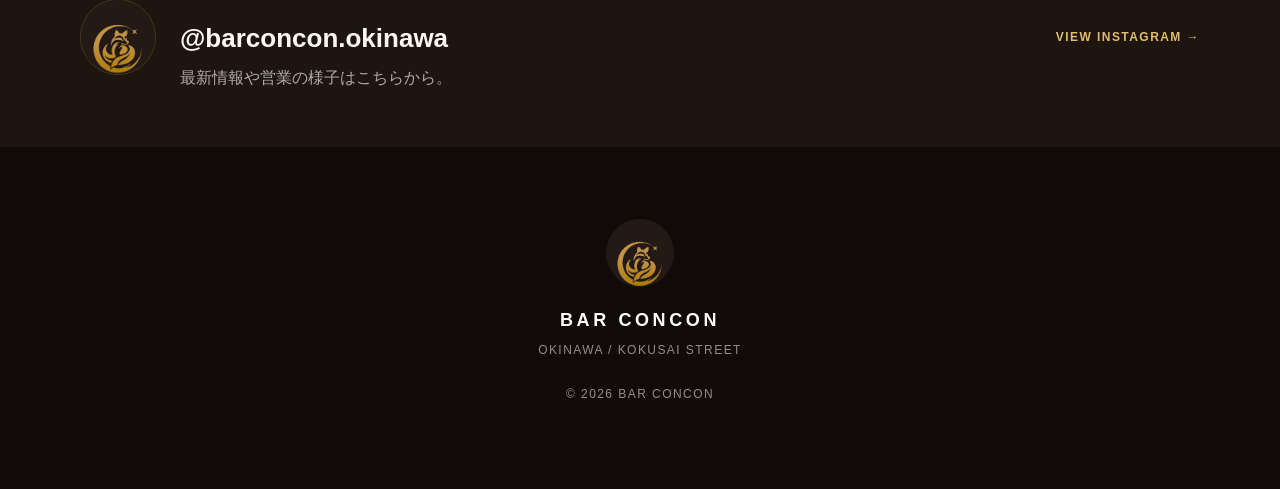
==== commit 54d327cc: "Update index.html" ====
--- a/index.html
+++ b/index.html
@@ -75,7 +75,7 @@
     <section class="section intro" id="about">
       <div class="section-head">
         <p class="eyebrow">ABOUT</p>
-        <h2>朝まで楽しめる、<br>国際通りのパーティーBAR</h2>
+        <h2>朝まで楽しめる<br>国際通りの<br>パーティーBAR</h2>
       </div>
 
       <div class="intro-grid">
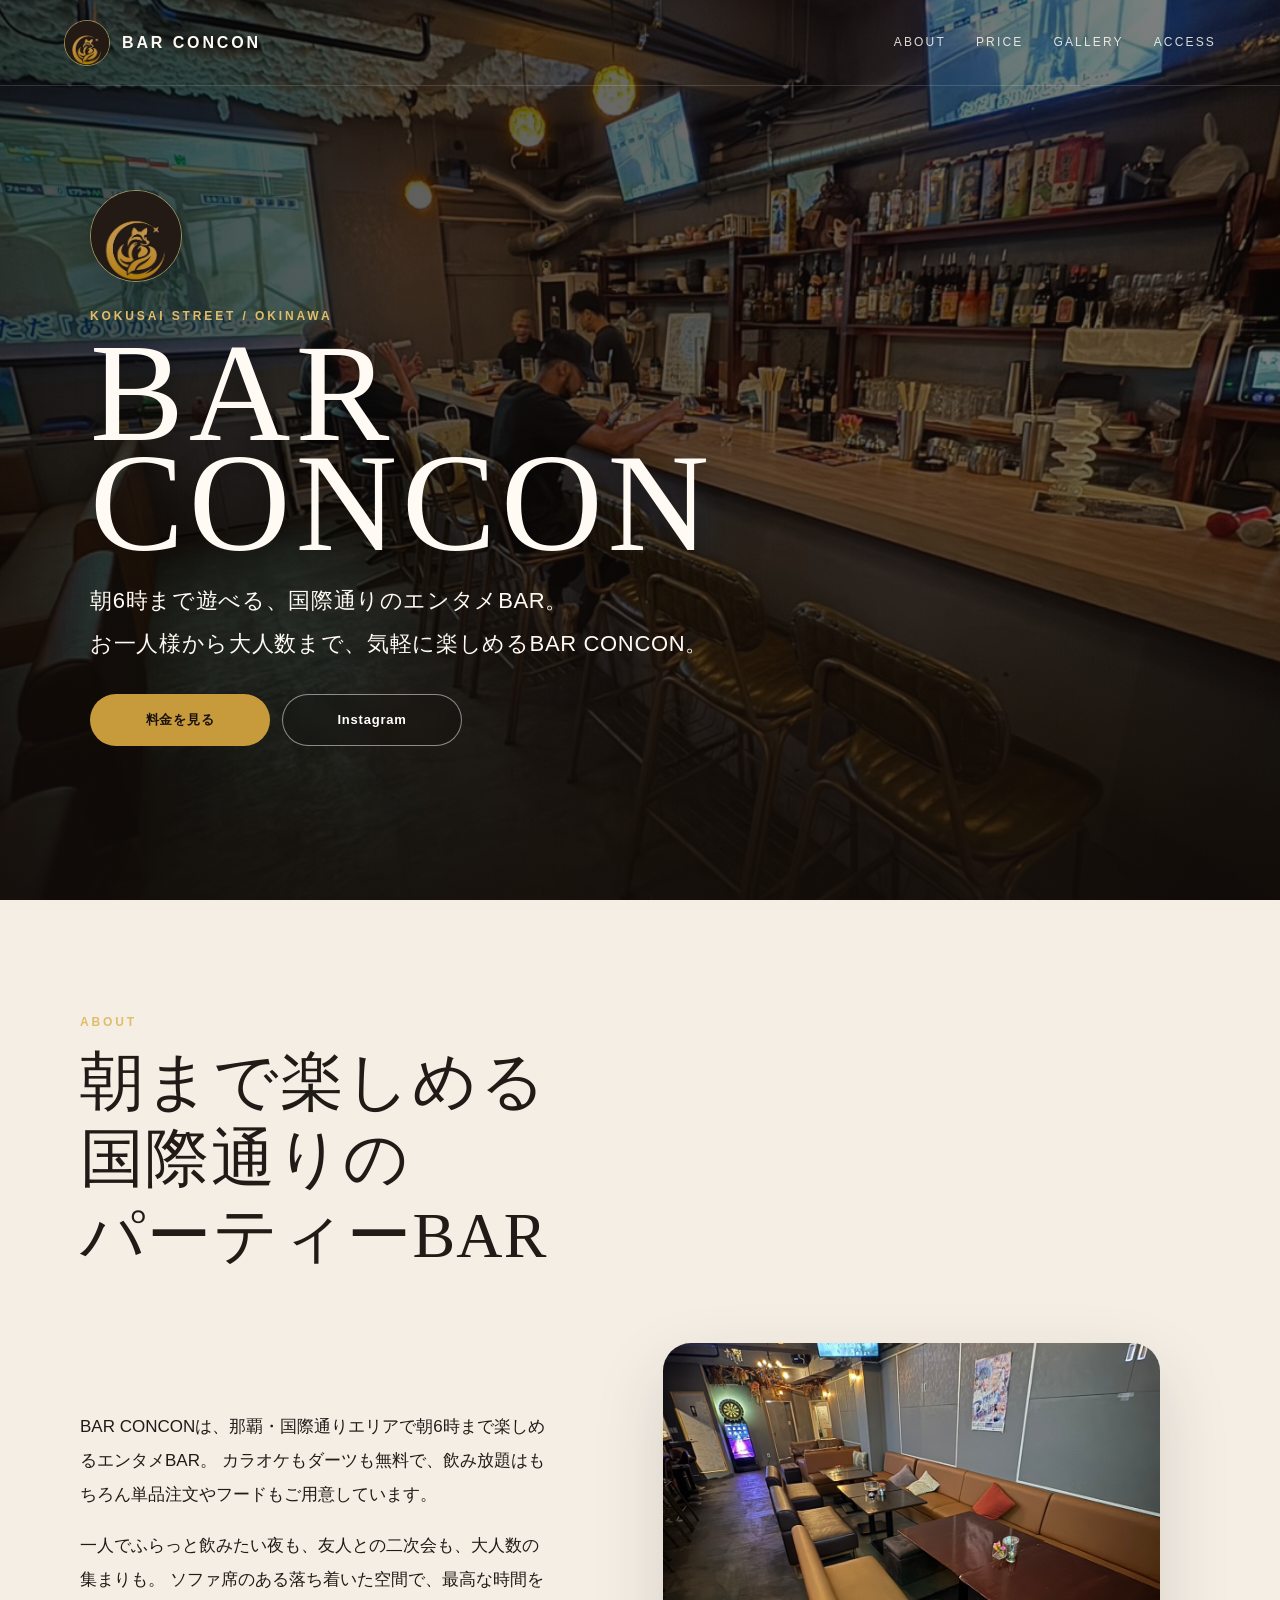
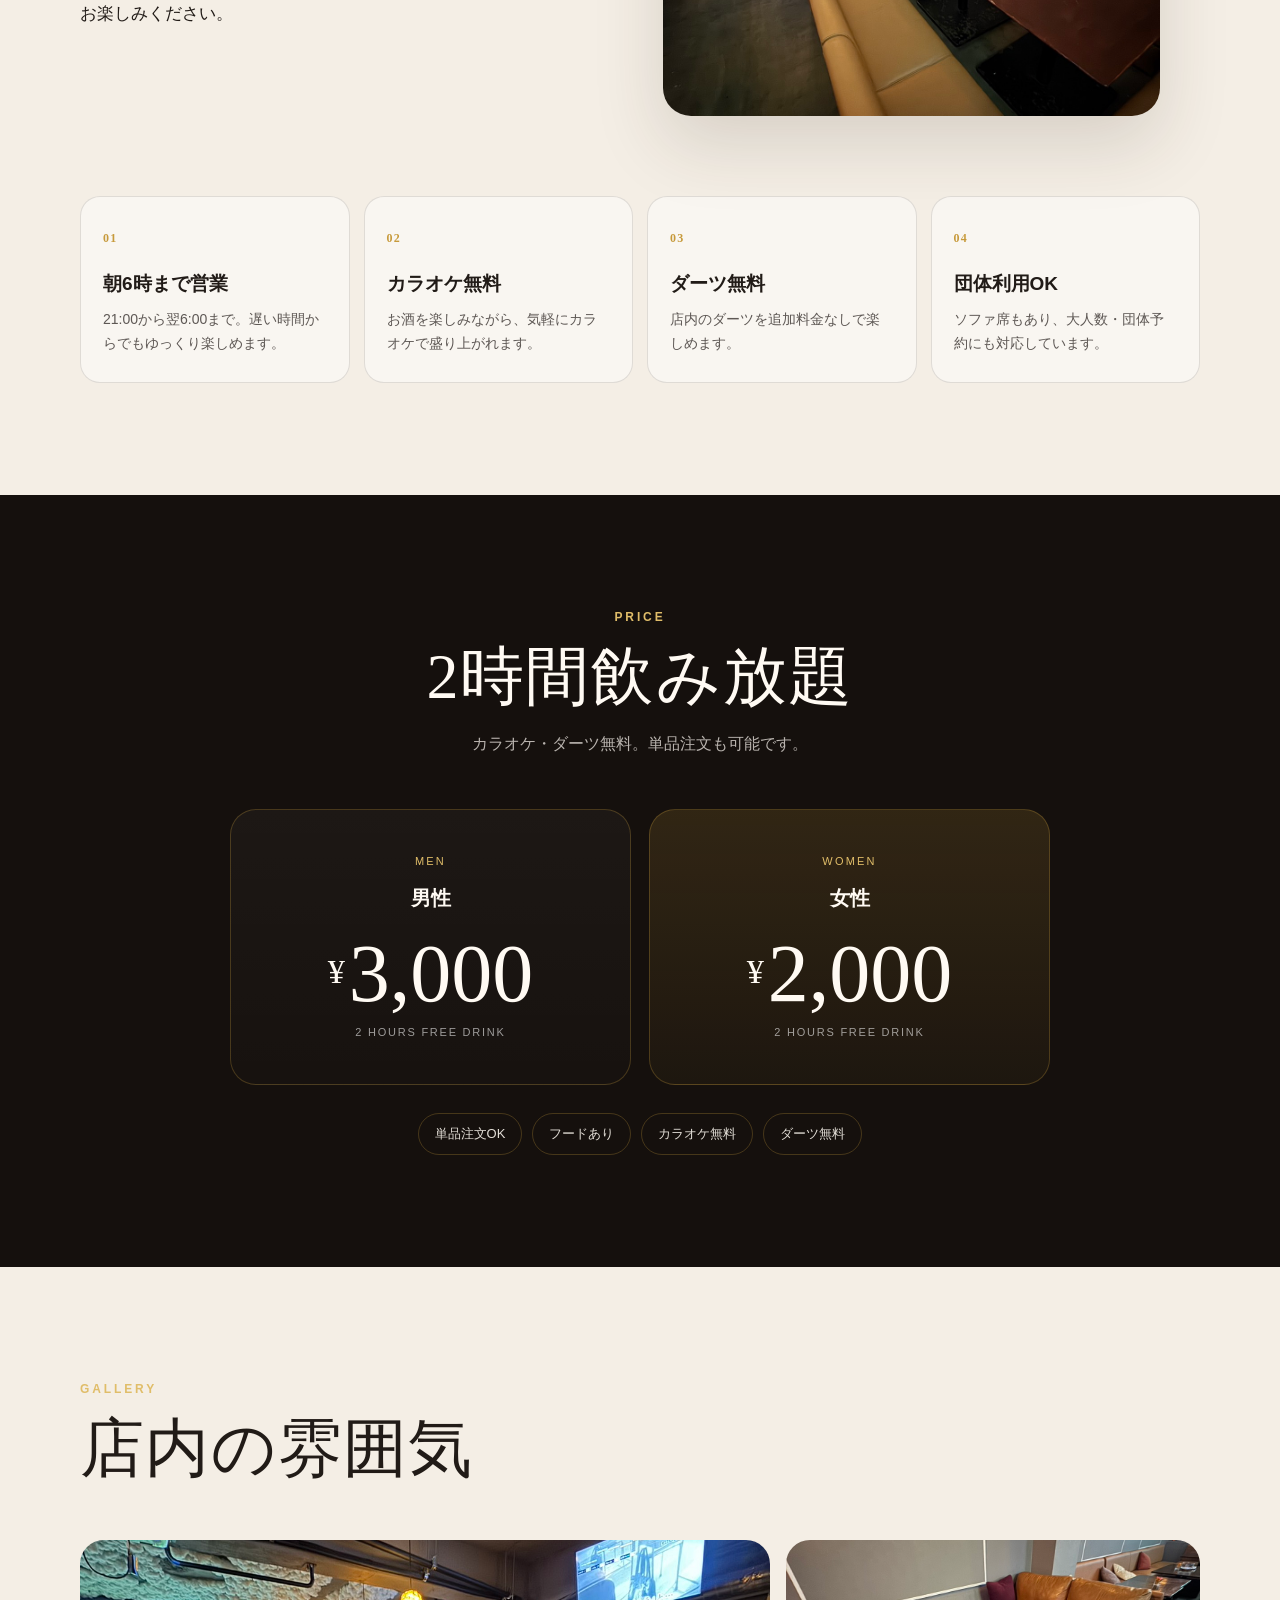
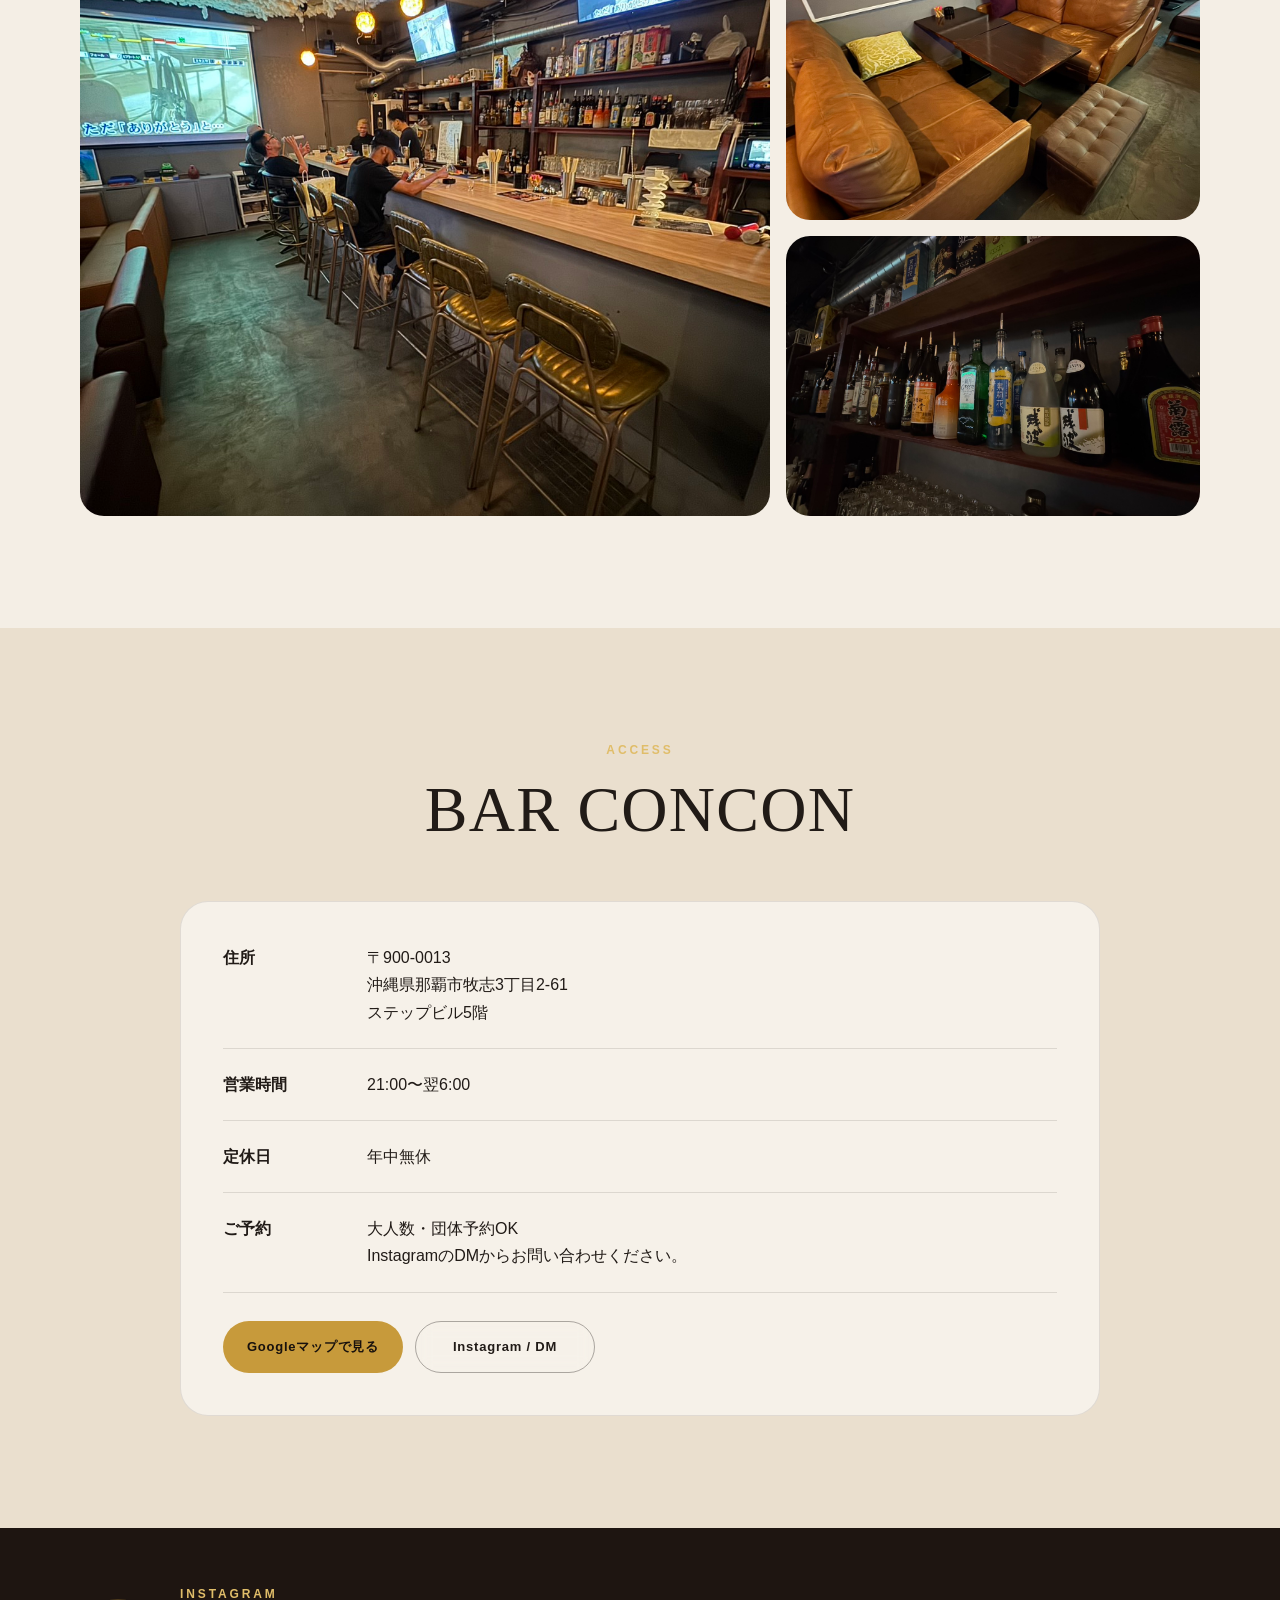
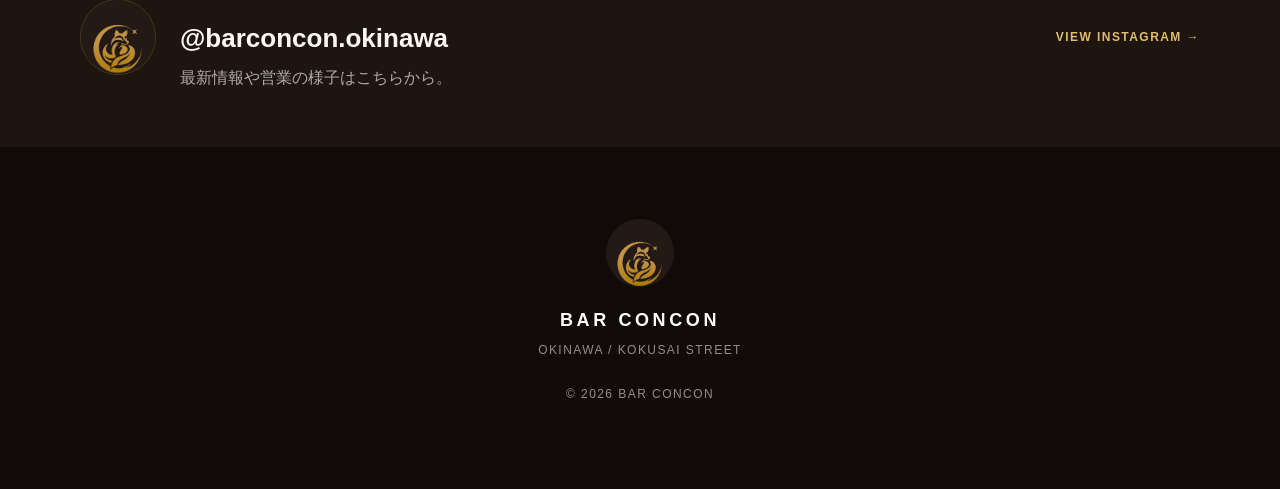
==== commit 6463cf20: "Update index.html" ====
--- a/index.html
+++ b/index.html
@@ -86,7 +86,7 @@
           </p>
           <p>
             一人でふらっと飲みたい夜も、友人との二次会も、大人数の集まりも。
-            ソファ席のある落ち着いた空間で、思い思いの時間をお楽しみください。
+            ソファ席のある落ち着いた空間で、最高な時間をお楽しみください。
           </p>
         </div>
         <figure class="intro-photo">
